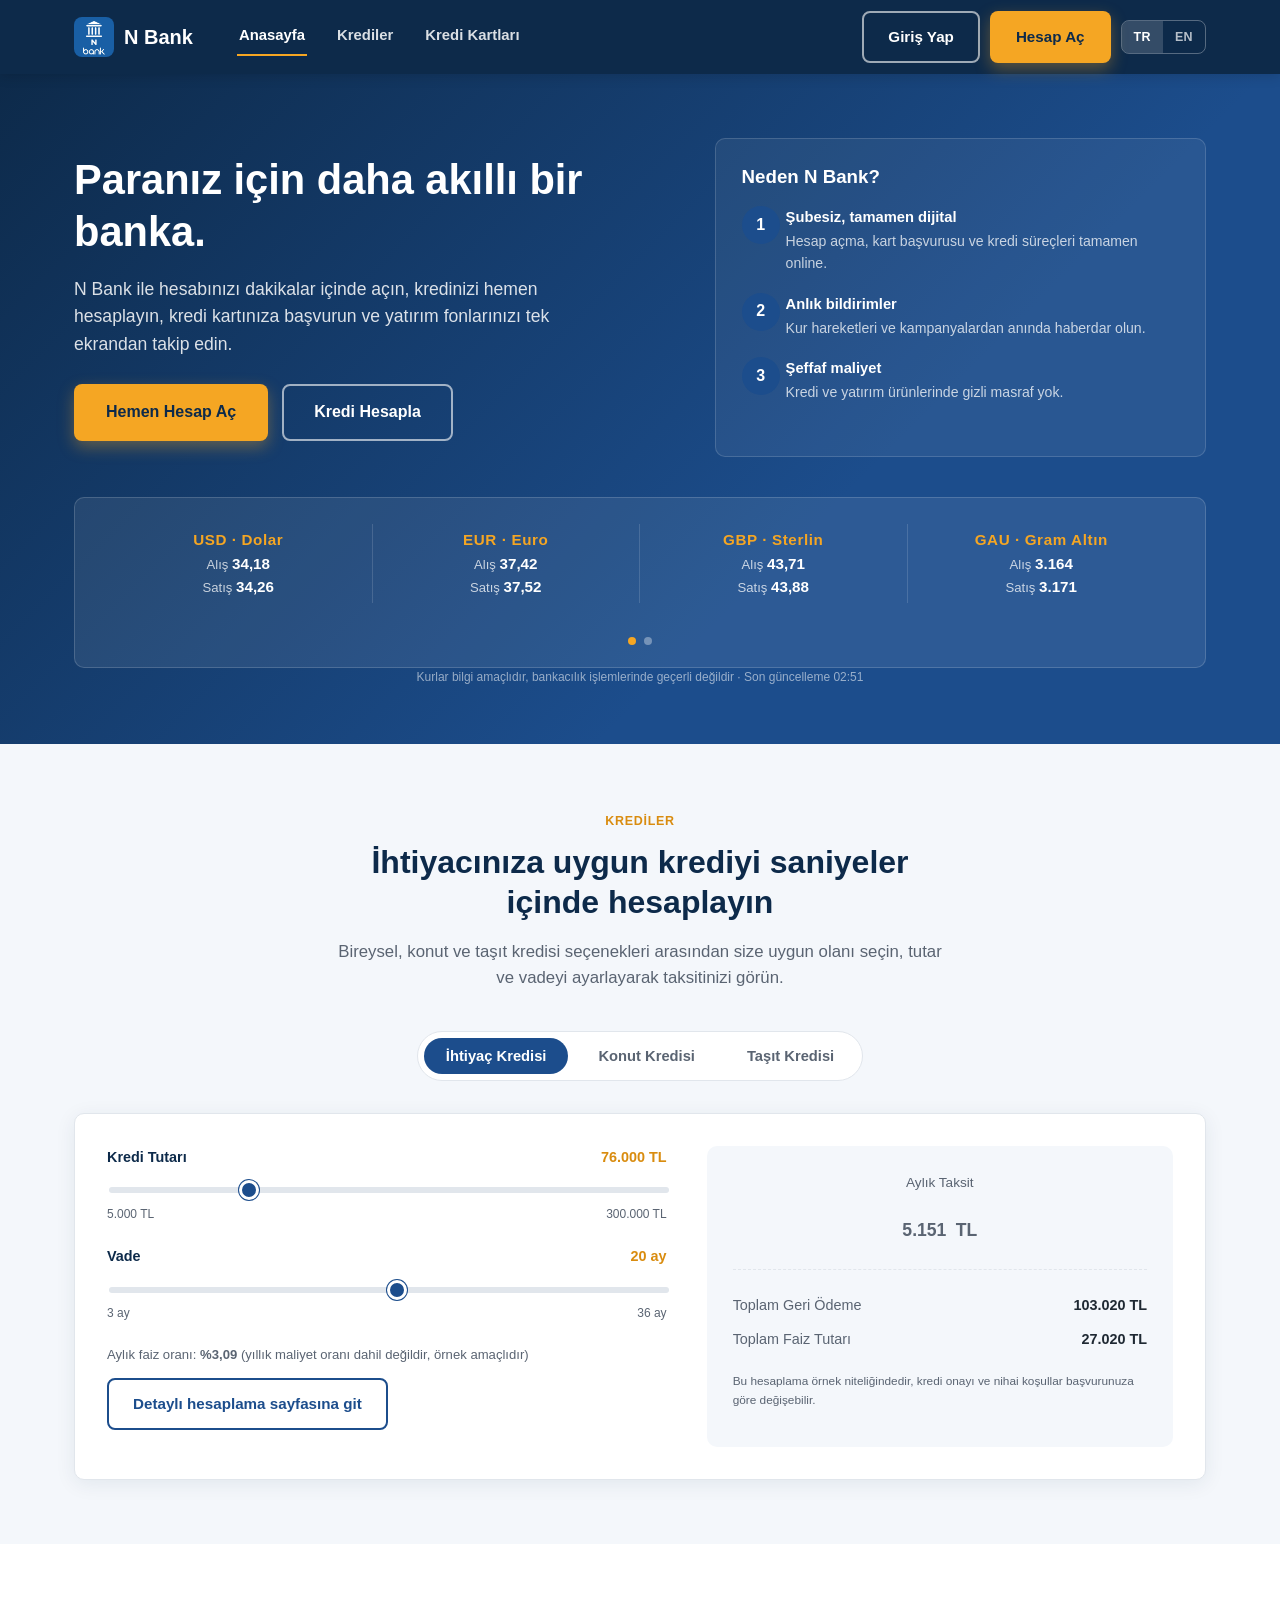
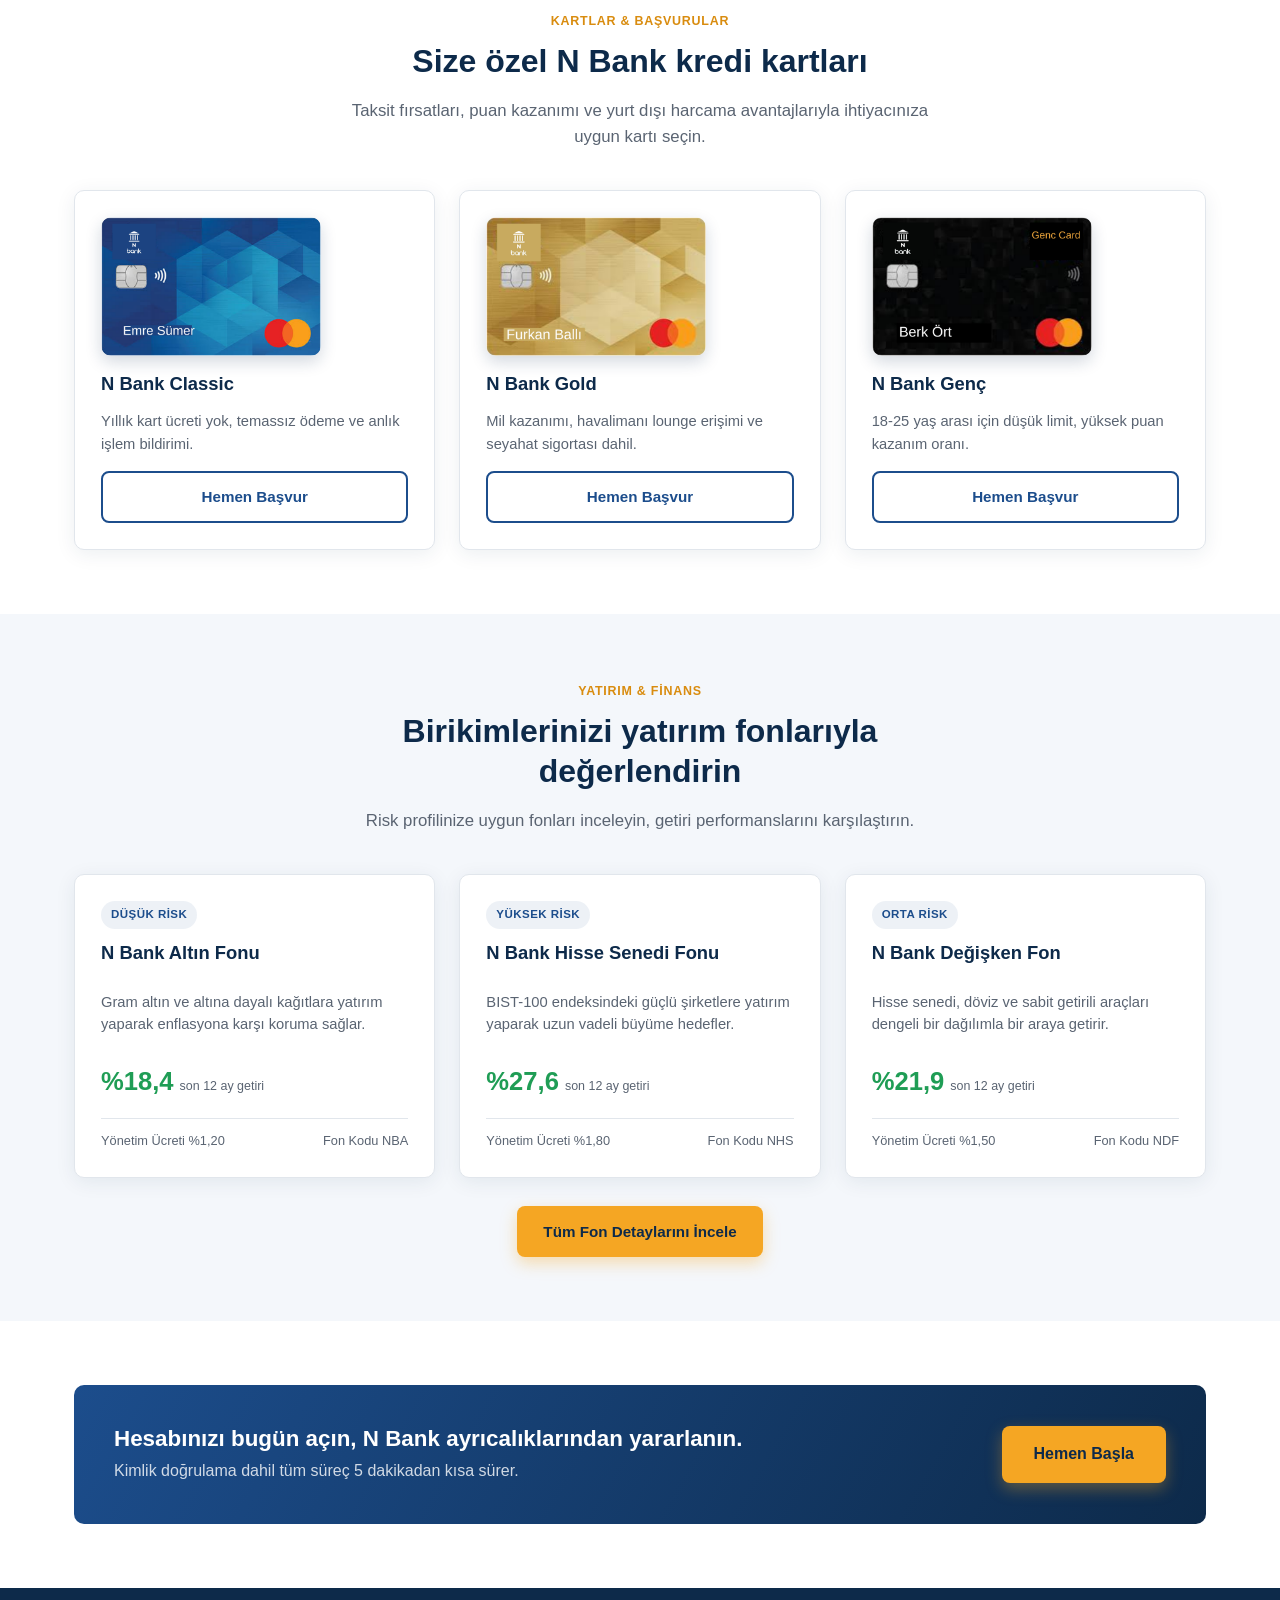
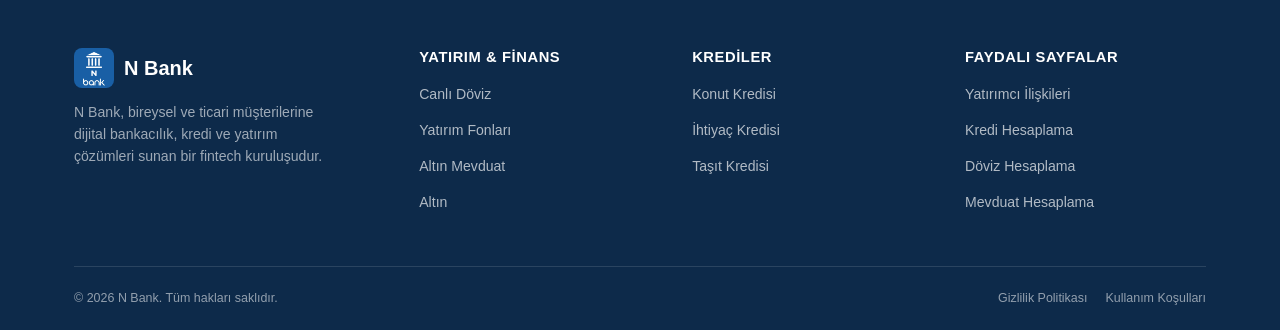
==== index.html @ eaa6372b "Initial commit: N Bank fintech demo website Static multi-page site (home, login, signup, loan calcul" ====
<!doctype html>
<html lang="tr">
<head>
<meta charset="UTF-8">
<script>var netmera = netmera || []</script>
<script src="https://cdn.netmera-web.com/wsdkjs/NMS.Arf0hz_GTVg2I__ePbj94Er4bk5zy2dkr9dDCc062OvJK9cNdZxlSFlTQwM7rTzOtWLWXREY1toMHK8B" async></script>
<meta name="viewport" content="width=device-width, initial-scale=1">
<title data-i18n="meta.home.title">N Bank | Dijital Bankacılık</title>
<meta name="description" data-i18n-content="meta.home.desc" content="N Bank ile canlı döviz kurları, kredi hesaplama, kredi kartı başvurusu ve yatırım fonlarını tek yerden yönetin.">
<link rel="icon" href="assets/img/logo.png">
<link rel="stylesheet" href="assets/css/style.css">
</head>
<body>

<header class="site-header">
  <div class="container">
    <a href="index.html" class="brand"><img src="assets/img/logo.png" alt="N Bank logo">N Bank</a>
    <nav class="main-nav">
      <a href="index.html" class="active" data-i18n="nav.home">Anasayfa</a>
      <a href="kredi-hesaplama.html" data-i18n="nav.loans">Krediler</a>
      <a href="kredi-karti-basvuru.html" data-i18n="nav.cards">Kredi Kartları</a>
    </nav>
    <div class="header-actions">
      <a href="login.html" class="btn btn-outline"><span class="long" data-i18n="header.loginLong">Giriş Yap</span><span class="short" data-i18n="header.loginShort">Giriş</span></a>
      <a href="signup.html" class="btn btn-primary"><span data-i18n="header.signup">Hesap Aç</span></a>
      <div class="lang-switch" data-lang-switch>
        <button type="button" class="active" data-lang="tr">TR</button>
        <button type="button" data-lang="en">EN</button>
      </div>
      <button class="nav-toggle" aria-label="Menüyü aç" data-i18n-aria-label="nav.toggleAria" aria-expanded="false">&#9776;</button>
    </div>
  </div>
</header>

<section class="hero">
  <div class="container hero-grid">
    <div>
      <h1 data-i18n="hero.title">Paranız için daha akıllı bir banka.</h1>
      <p class="lead" data-i18n="hero.lead">N Bank ile hesabınızı dakikalar içinde açın, kredinizi hemen hesaplayın, kredi kartınıza başvurun ve yatırım fonlarınızı tek ekrandan takip edin.</p>
      <div class="hero-actions">
        <a href="signup.html" class="btn btn-primary btn-lg" data-i18n="hero.ctaSignup">Hemen Hesap Aç</a>
        <a href="kredi-hesaplama.html" class="btn btn-outline btn-lg" data-i18n="hero.ctaCalc">Kredi Hesapla</a>
      </div>
    </div>
    <div class="hero-art">
      <h3 style="margin-top:0;" data-i18n="hero.whyTitle">Neden N Bank?</h3>
      <div class="steps" style="margin-top:18px;">
        <div class="step" style="padding-left:44px; margin-bottom:18px;">
          <p style="font-weight:600; color:#fff; margin-bottom:2px;" data-i18n="hero.why1.title">Şubesiz, tamamen dijital</p>
          <p style="color:rgba(255,255,255,.75); font-size:.88rem;" data-i18n="hero.why1.desc">Hesap açma, kart başvurusu ve kredi süreçleri tamamen online.</p>
        </div>
        <div class="step" style="padding-left:44px; margin-bottom:18px;">
          <p style="font-weight:600; color:#fff; margin-bottom:2px;" data-i18n="hero.why2.title">Anlık bildirimler</p>
          <p style="color:rgba(255,255,255,.75); font-size:.88rem;" data-i18n="hero.why2.desc">Kur hareketleri ve kampanyalardan anında haberdar olun.</p>
        </div>
        <div class="step" style="padding-left:44px;">
          <p style="font-weight:600; color:#fff; margin-bottom:2px;" data-i18n="hero.why3.title">Şeffaf maliyet</p>
          <p style="color:rgba(255,255,255,.75); font-size:.88rem;" data-i18n="hero.why3.desc">Kredi ve yatırım ürünlerinde gizli masraf yok.</p>
        </div>
      </div>
    </div>
  </div>

  <div class="container">
    <div class="rate-slider">
      <div class="rate-slider-track"></div>
      <div class="rate-dots"></div>
    </div>
    <div class="rate-updated"></div>
  </div>
</section>

<!-- Kredi hesaplama ---------------------------------------------------- -->
<section class="section" id="kredi-hesaplama">
  <div class="container">
    <div class="section-head">
      <span class="eyebrow" data-i18n="home.loans.eyebrow">Krediler</span>
      <h2 data-i18n="home.loans.title">İhtiyacınıza uygun krediyi saniyeler içinde hesaplayın</h2>
      <p data-i18n="home.loans.desc">Bireysel, konut ve taşıt kredisi seçenekleri arasından size uygun olanı seçin, tutar ve vadeyi ayarlayarak taksitinizi görün.</p>
    </div>

    <div class="tabs" data-tabs="kredi">
      <button type="button" class="tab-btn" data-tab="bireysel" data-loan-type="bireysel" data-i18n="calc.tabPersonal">İhtiyaç Kredisi</button>
      <button type="button" class="tab-btn" data-tab="konut" data-loan-type="konut" data-i18n="calc.tabMortgage">Konut Kredisi</button>
      <button type="button" class="tab-btn" data-tab="tasit" data-loan-type="tasit" data-i18n="calc.tabVehicle">Taşıt Kredisi</button>
    </div>

    <div class="calc-panel" data-calculator>
      <div>
        <div class="field">
          <label><span data-i18n="calc.amountLabel">Kredi Tutarı</span> <span class="field-value" data-amount-label></span></label>
          <input type="range" data-amount>
          <div class="field-hint"><span data-amount-min></span><span data-amount-max></span></div>
        </div>
        <div class="field">
          <label><span data-i18n="calc.termLabelWord">Vade</span> <span class="field-value" data-term-label></span></label>
          <input type="range" data-term>
          <div class="field-hint"><span data-term-min></span><span data-term-max></span></div>
        </div>
        <p style="font-size:.82rem; color:var(--nb-text-muted);"><span data-i18n="calc.rateNotePrefix">Aylık faiz oranı:</span> <b data-rate-label></b> <span data-i18n="calc.rateNoteSuffix">(yıllık maliyet oranı dahil değildir, örnek amaçlıdır)</span></p>
        <a href="kredi-hesaplama.html" class="btn btn-ghost" data-i18n="calc.detailLink">Detaylı hesaplama sayfasına git</a>
      </div>
      <div class="calc-result">
        <div class="result-main">
          <div style="font-size:.85rem; color:var(--nb-text-muted); margin-bottom:6px;" data-i18n="calc.result.installment">Aylık Taksit</div>
          <div class="amount"><span data-installment>0</span> <span>TL</span></div>
        </div>
        <div class="result-row"><span data-i18n="calc.result.total">Toplam Geri Ödeme</span><b data-total>0 TL</b></div>
        <div class="result-row"><span data-i18n="calc.result.interest">Toplam Faiz Tutarı</span><b data-interest>0 TL</b></div>
        <p class="calc-disclaimer" data-i18n="calc.disclaimerShort">Bu hesaplama örnek niteliğindedir, kredi onayı ve nihai koşullar başvurunuza göre değişebilir.</p>
      </div>
    </div>
  </div>
</section>

<!-- Kredi kartı başvurusu ------------------------------------------------ -->
<section class="section section--muted" id="kredi-karti">
  <div class="container">
    <div class="section-head">
      <span class="eyebrow" data-i18n="home.cards.eyebrow">Kartlar &amp; Başvurular</span>
      <h2 data-i18n="home.cards.title">Size özel N Bank kredi kartları</h2>
      <p data-i18n="home.cards.desc">Taksit fırsatları, puan kazanımı ve yurt dışı harcama avantajlarıyla ihtiyacınıza uygun kartı seçin.</p>
    </div>
    <div class="grid grid-3">
      <div class="card">
        <div class="card-icon"><img src="assets/img/card-classic.png" alt="N Bank Classic"></div>
        <h3>N Bank Classic</h3>
        <p data-i18n="card.classic.desc">Yıllık kart ücreti yok, temassız ödeme ve anlık işlem bildirimi.</p>
        <a href="kredi-karti-basvuru.html?kart=classic" class="btn btn-ghost btn-block" data-i18n="card.cta">Hemen Başvur</a>
      </div>
      <div class="card">
        <div class="card-icon"><img src="assets/img/card-gold.png" alt="N Bank Gold"></div>
        <h3>N Bank Gold</h3>
        <p data-i18n="card.gold.desc">Mil kazanımı, havalimanı lounge erişimi ve seyahat sigortası dahil.</p>
        <a href="kredi-karti-basvuru.html?kart=gold" class="btn btn-ghost btn-block" data-i18n="card.cta">Hemen Başvur</a>
      </div>
      <div class="card">
        <div class="card-icon"><img src="assets/img/card-genc.png" alt="N Bank Genç"></div>
        <h3 data-i18n="card.genc.title">N Bank Genç</h3>
        <p data-i18n="card.genc.desc">18-25 yaş arası için düşük limit, yüksek puan kazanım oranı.</p>
        <a href="kredi-karti-basvuru.html?kart=genc" class="btn btn-ghost btn-block" data-i18n="card.cta">Hemen Başvur</a>
      </div>
    </div>
  </div>
</section>

<!-- Yatırım fonları -------------------------------------------------------- -->
<section class="section" id="yatirim-fonlari">
  <div class="container">
    <div class="section-head">
      <span class="eyebrow" data-i18n="home.funds.eyebrow">Yatırım &amp; Finans</span>
      <h2 data-i18n="home.funds.title">Birikimlerinizi yatırım fonlarıyla değerlendirin</h2>
      <p data-i18n="home.funds.desc">Risk profilinize uygun fonları inceleyin, getiri performanslarını karşılaştırın.</p>
    </div>
    <div class="grid grid-3">
      <div class="card fund-card">
        <span class="fund-badge" data-i18n="fund.risk.low">Düşük Risk</span>
        <h3 data-i18n="fund.gold.title">N Bank Altın Fonu</h3>
        <p data-i18n="fund.gold.desc.short">Gram altın ve altına dayalı kağıtlara yatırım yaparak enflasyona karşı koruma sağlar.</p>
        <div class="fund-return"><span class="value" data-i18n="fund.gold.returnValue">%18,4</span><span class="period" data-i18n="fund.returnPeriod">son 12 ay getiri</span></div>
        <div class="fund-meta"><span data-i18n="fund.gold.fee">Yönetim Ücreti %1,20</span><span data-i18n="fund.gold.code">Fon Kodu NBA</span></div>
      </div>
      <div class="card fund-card">
        <span class="fund-badge" data-i18n="fund.risk.high">Yüksek Risk</span>
        <h3 data-i18n="fund.stock.title">N Bank Hisse Senedi Fonu</h3>
        <p data-i18n="fund.stock.desc.short">BIST-100 endeksindeki güçlü şirketlere yatırım yaparak uzun vadeli büyüme hedefler.</p>
        <div class="fund-return"><span class="value" data-i18n="fund.stock.returnValue">%27,6</span><span class="period" data-i18n="fund.returnPeriod">son 12 ay getiri</span></div>
        <div class="fund-meta"><span data-i18n="fund.stock.fee">Yönetim Ücreti %1,80</span><span data-i18n="fund.stock.code">Fon Kodu NHS</span></div>
      </div>
      <div class="card fund-card">
        <span class="fund-badge" data-i18n="fund.risk.medium">Orta Risk</span>
        <h3 data-i18n="fund.mixed.title">N Bank Değişken Fon</h3>
        <p data-i18n="fund.mixed.desc.short">Hisse senedi, döviz ve sabit getirili araçları dengeli bir dağılımla bir araya getirir.</p>
        <div class="fund-return"><span class="value" data-i18n="fund.mixed.returnValue">%21,9</span><span class="period" data-i18n="fund.returnPeriod">son 12 ay getiri</span></div>
        <div class="fund-meta"><span data-i18n="fund.mixed.fee">Yönetim Ücreti %1,50</span><span data-i18n="fund.mixed.code">Fon Kodu NDF</span></div>
      </div>
    </div>
    <div class="text-center" style="margin-top:28px;">
      <a href="yatirim-fonlari.html" class="btn btn-primary" data-i18n="fund.viewAllCta">Tüm Fon Detaylarını İncele</a>
    </div>
  </div>
</section>

<!-- CTA banner ------------------------------------------------------------- -->
<section class="section section--muted" id="faydali-sayfalar">
  <div class="container">
    <div class="cta-banner">
      <div>
        <h3 data-i18n="cta.title">Hesabınızı bugün açın, N Bank ayrıcalıklarından yararlanın.</h3>
        <p data-i18n="cta.desc">Kimlik doğrulama dahil tüm süreç 5 dakikadan kısa sürer.</p>
      </div>
      <a href="signup.html" class="btn btn-primary btn-lg" data-i18n="cta.button">Hemen Başla</a>
    </div>
  </div>
</section>

<footer class="site-footer">
  <div class="container">
    <div class="footer-top">
      <div class="footer-brand">
        <a href="index.html" class="brand"><img src="assets/img/logo.png" alt="N Bank logo">N Bank</a>
        <p data-i18n="footer.brandDesc">N Bank, bireysel ve ticari müşterilerine dijital bankacılık, kredi ve yatırım çözümleri sunan bir fintech kuruluşudur.</p>
      </div>
      <div class="footer-col">
        <h4 data-i18n="footer.col.invest">Yatırım &amp; Finans</h4>
        <ul>
          <li><a href="index.html#kredi-hesaplama" data-i18n="footer.link.liveRates">Canlı Döviz</a></li>
          <li><a href="yatirim-fonlari.html" data-i18n="footer.link.funds">Yatırım Fonları</a></li>
          <li><a href="yatirim-fonlari.html#altin" data-i18n="footer.link.goldDeposit">Altın Mevduat</a></li>
          <li><a href="yatirim-fonlari.html#altin" data-i18n="footer.link.gold">Altın</a></li>
        </ul>
      </div>
      <div class="footer-col">
        <h4 data-i18n="footer.col.loans">Krediler</h4>
        <ul>
          <li><a href="kredi-hesaplama.html?tip=konut" data-i18n="footer.link.mortgage">Konut Kredisi</a></li>
          <li><a href="kredi-hesaplama.html?tip=bireysel" data-i18n="footer.link.personal">İhtiyaç Kredisi</a></li>
          <li><a href="kredi-hesaplama.html?tip=tasit" data-i18n="footer.link.vehicle">Taşıt Kredisi</a></li>
        </ul>
      </div>
      <div class="footer-col">
        <h4 data-i18n="footer.col.useful">Faydalı Sayfalar</h4>
        <ul>
          <li><a href="#" data-i18n="footer.link.investorRelations">Yatırımcı İlişkileri</a></li>
          <li><a href="kredi-hesaplama.html" data-i18n="footer.link.loanCalc">Kredi Hesaplama</a></li>
          <li><a href="index.html#kredi-hesaplama" data-i18n="footer.link.fxCalc">Döviz Hesaplama</a></li>
          <li><a href="yatirim-fonlari.html" data-i18n="footer.link.depositCalc">Mevduat Hesaplama</a></li>
        </ul>
      </div>
    </div>
    <div class="footer-bottom">
      <span>&copy; <span data-year></span> <span data-i18n="footer.copyright">N Bank. Tüm hakları saklıdır.</span></span>
      <div class="footer-bottom-links">
        <a href="#" data-i18n="footer.privacy">Gizlilik Politikası</a>
        <a href="#" data-i18n="footer.terms">Kullanım Koşulları</a>
      </div>
    </div>
  </div>
</footer>

<script src="assets/js/i18n.js"></script>
<script src="assets/js/main.js"></script>
</body>
</html>
---- assets/css/style.css ----
/* ==========================================================================
   N Bank – shared stylesheet
   ========================================================================== */

:root {
  --nb-primary: #1c4d8c;
  --nb-primary-dark: #123763;
  --nb-primary-darker: #0d2a4a;
  --nb-accent: #f5a623;
  --nb-accent-dark: #d98c0f;
  --nb-success: #1f9d55;
  --nb-danger: #d64545;
  --nb-bg: #f4f7fb;
  --nb-white: #ffffff;
  --nb-text: #1f2933;
  --nb-text-muted: #5a6472;
  --nb-border: #e1e6ec;
  --nb-radius: 10px;
  --nb-shadow: 0 4px 20px rgba(19, 45, 82, 0.08);
  --nb-shadow-strong: 0 10px 30px rgba(19, 45, 82, 0.16);
  --nb-max-width: 1180px;
  font-size: 16px;
}

* { box-sizing: border-box; }

html { scroll-behavior: auto; }

body {
  margin: 0;
  font-family: "Segoe UI", Roboto, Helvetica, Arial, sans-serif;
  color: var(--nb-text);
  background: var(--nb-bg);
  line-height: 1.55;
}

img { max-width: 100%; display: block; }

a { color: inherit; text-decoration: none; }

ul { list-style: none; margin: 0; padding: 0; }

.container {
  max-width: var(--nb-max-width);
  margin: 0 auto;
  padding: 0 24px;
}

h1, h2, h3, h4 { margin: 0 0 12px; line-height: 1.25; }

.section { padding: 64px 0; }
.section--muted { background: var(--nb-white); }

.section-head {
  text-align: center;
  max-width: 620px;
  margin: 0 auto 40px;
}
.section-head h2 { font-size: 2rem; color: var(--nb-primary-darker); }
.section-head p { color: var(--nb-text-muted); font-size: 1.05rem; }
.eyebrow {
  display: inline-block;
  color: var(--nb-accent-dark);
  font-weight: 700;
  letter-spacing: .06em;
  text-transform: uppercase;
  font-size: .78rem;
  margin-bottom: 10px;
}

/* Buttons ---------------------------------------------------------------- */
.btn {
  display: inline-flex;
  align-items: center;
  justify-content: center;
  gap: 8px;
  padding: 12px 24px;
  border-radius: 8px;
  font-weight: 600;
  font-size: .95rem;
  border: 2px solid transparent;
  cursor: pointer;
  transition: transform .15s ease, background .2s ease, border-color .2s ease, color .2s ease, box-shadow .2s ease;
  white-space: nowrap;
}
.btn:hover { transform: translateY(-1px); }
.btn-primary { background: var(--nb-accent); color: var(--nb-primary-darker); box-shadow: 0 6px 16px rgba(245, 166, 35, .35); }
.btn-primary:hover { background: var(--nb-accent-dark); }
.btn-outline { background: transparent; border-color: rgba(255,255,255,.6); color: inherit; }
.btn-outline:hover { background: rgba(255,255,255,.12); }
.btn-ghost { background: transparent; color: var(--nb-primary); border-color: var(--nb-primary); }
.btn-ghost:hover { background: var(--nb-primary); color: var(--nb-white); }
.btn-block { width: 100%; }
.btn-lg { padding: 14px 30px; font-size: 1rem; }
.btn:disabled { opacity: .55; cursor: not-allowed; transform: none; }

/* Header ------------------------------------------------------------------ */
.site-header {
  position: sticky;
  top: 0;
  z-index: 100;
  background: var(--nb-primary-darker);
  color: var(--nb-white);
  box-shadow: 0 2px 12px rgba(0,0,0,.15);
}
.site-header .container {
  display: flex;
  align-items: center;
  height: 74px;
}
.brand { display: flex; align-items: center; gap: 10px; font-weight: 800; font-size: 1.25rem; white-space: nowrap; flex-shrink: 0; }
.brand img { width: 40px; height: 40px; border-radius: 8px; flex-shrink: 0; }
.main-nav { display: flex; align-items: center; gap: 28px; margin-left: 44px; }
.main-nav a {
  font-size: .93rem;
  font-weight: 600;
  color: rgba(255,255,255,.85);
  padding: 6px 2px;
  border-bottom: 2px solid transparent;
  transition: color .2s ease, border-color .2s ease;
  white-space: nowrap;
}
.main-nav a:hover, .main-nav a.active { color: var(--nb-white); border-color: var(--nb-accent); }
.header-actions { display: flex; align-items: center; gap: 10px; flex-shrink: 0; margin-left: auto; }
.header-actions .btn { white-space: nowrap; }
.header-actions .short { display: none; }
.nav-toggle {
  display: none;
  background: none;
  border: none;
  color: var(--nb-white);
  font-size: 1.6rem;
  cursor: pointer;
  flex-shrink: 0;
  line-height: 1;
}

.lang-switch {
  display: flex;
  align-items: center;
  border: 1px solid rgba(255,255,255,.3);
  border-radius: 8px;
  overflow: hidden;
  flex-shrink: 0;
}
.lang-switch button {
  background: transparent;
  border: none;
  color: rgba(255,255,255,.7);
  font-weight: 700;
  font-size: .78rem;
  letter-spacing: .03em;
  padding: 9px 12px;
  cursor: pointer;
  transition: background .2s ease, color .2s ease;
}
.lang-switch button.active { background: rgba(255,255,255,.16); color: var(--nb-white); }
.lang-switch button:not(.active):hover { color: var(--nb-white); }

@media (max-width: 480px) {
  .lang-switch button { padding: 8px 10px; font-size: .74rem; }
}

@media (max-width: 900px) {
  .main-nav {
    position: absolute;
    top: 74px;
    left: 0;
    right: 0;
    margin-left: 0;
    background: var(--nb-primary-darker);
    flex-direction: column;
    align-items: flex-start;
    gap: 0;
    padding: 8px 24px 20px;
    display: none;
  }
  .main-nav.open { display: flex; }
  .main-nav a { width: 100%; padding: 12px 0; border-bottom: 1px solid rgba(255,255,255,.08); }
  .nav-toggle { display: block; }
  .header-actions { gap: 8px; }
  .header-actions .btn { padding: 10px 16px; font-size: .88rem; }
  .header-actions .long { display: none; }
  .header-actions .short { display: inline; }
}

@media (max-width: 480px) {
  .site-header .container { padding: 0 12px; }
  .brand { font-size: 1.05rem; gap: 8px; }
  .brand img { width: 32px; height: 32px; }
  .header-actions { gap: 6px; }
  .header-actions .btn-outline { display: none; }
  .header-actions .btn { padding: 8px 10px; font-size: .82rem; }
  .lang-switch button { padding: 7px 8px; }
  .nav-toggle { font-size: 1.4rem; }
}

@media (max-width: 340px) {
  .brand { font-size: .95rem; gap: 6px; }
  .brand img { width: 28px; height: 28px; }
  .header-actions .btn { padding: 7px 8px; font-size: .78rem; }
}

/* Hero --------------------------------------------------------------------*/
.hero {
  background: linear-gradient(135deg, var(--nb-primary-darker), var(--nb-primary) 65%);
  color: var(--nb-white);
  padding: 64px 0 48px;
  overflow: hidden;
}
.hero .hero-grid { display: grid; grid-template-columns: 1.1fr .9fr; gap: 40px; align-items: center; }
.hero h1 { font-size: 2.6rem; }
.hero p.lead { color: rgba(255,255,255,.85); font-size: 1.1rem; max-width: 480px; }
.hero-actions { display: flex; gap: 14px; margin-top: 26px; flex-wrap: wrap; }
.hero-art {
  background: rgba(255,255,255,.06);
  border: 1px solid rgba(255,255,255,.15);
  border-radius: var(--nb-radius);
  padding: 26px;
}

@media (max-width: 900px) {
  .hero .hero-grid { grid-template-columns: 1fr; }
  .hero h1 { font-size: 2rem; }
}

/* Exchange rate slider ------------------------------------------------------*/
.rate-slider {
  margin-top: 40px;
  background: rgba(255,255,255,.08);
  border: 1px solid rgba(255,255,255,.16);
  border-radius: var(--nb-radius);
  padding: 4px;
  overflow: hidden;
}
.rate-slider-track {
  display: flex;
  transition: transform .5s ease;
}
.rate-card {
  flex: 0 0 100%;
  display: grid;
  grid-template-columns: repeat(4, 1fr);
  gap: 0;
  padding: 22px 26px;
}
.rate-item { text-align: center; border-right: 1px solid rgba(255,255,255,.14); padding: 4px 8px; }
.rate-item:last-child { border-right: none; }
.rate-item .rate-code { font-weight: 700; font-size: .95rem; letter-spacing: .04em; color: var(--nb-accent); }
.rate-item .rate-buy, .rate-item .rate-sell { font-size: .82rem; color: rgba(255,255,255,.75); }
.rate-item .rate-buy b, .rate-item .rate-sell b { color: var(--nb-white); font-size: .95rem; }
.rate-dots { display: flex; justify-content: center; gap: 8px; padding: 12px 0 18px; }
.rate-dots button {
  width: 8px; height: 8px; border-radius: 50%;
  background: rgba(255,255,255,.35);
  border: none; cursor: pointer; padding: 0;
}
.rate-dots button.active { background: var(--nb-accent); }
.rate-updated { text-align: center; font-size: .75rem; color: rgba(255,255,255,.55); padding-bottom: 10px; }

@media (max-width: 640px) {
  .rate-card { grid-template-columns: repeat(2, 1fr); row-gap: 14px; }
  .rate-item { border-right: none; border-bottom: 1px solid rgba(255,255,255,.14); padding-bottom: 10px; }
}

/* Cards ---------------------------------------------------------------------*/
.grid { display: grid; gap: 24px; }
.grid-3 { grid-template-columns: repeat(3, 1fr); }
.grid-4 { grid-template-columns: repeat(4, 1fr); }
@media (max-width: 960px) { .grid-3, .grid-4 { grid-template-columns: repeat(2, 1fr); } }
@media (max-width: 620px) { .grid-3, .grid-4 { grid-template-columns: 1fr; } }

.card {
  background: var(--nb-white);
  border: 1px solid var(--nb-border);
  border-radius: var(--nb-radius);
  padding: 26px;
  box-shadow: var(--nb-shadow);
  transition: transform .2s ease, box-shadow .2s ease;
}
.card:hover { transform: translateY(-3px); box-shadow: var(--nb-shadow-strong); }
.card-icon {
  width: 100%;
  max-width: 220px;
  margin-bottom: 16px;
  border-radius: 10px;
  overflow: hidden;
  box-shadow: 0 6px 16px rgba(19, 45, 82, .18);
}
.card-icon img { width: 100%; height: auto; display: block; }
.card h3 { font-size: 1.15rem; color: var(--nb-primary-darker); }
.card p { color: var(--nb-text-muted); font-size: .92rem; margin-bottom: 16px; }

/* Tabs ------------------------------------------------------------------- */
.tabs { display: flex; gap: 8px; background: var(--nb-white); border: 1px solid var(--nb-border); border-radius: 999px; padding: 6px; max-width: max-content; margin: 0 auto 32px; }
.tab-btn {
  border: none; background: transparent; padding: 10px 22px; border-radius: 999px;
  font-weight: 600; font-size: .92rem; color: var(--nb-text-muted); cursor: pointer;
  transition: background .2s ease, color .2s ease;
}
.tab-btn.active { background: var(--nb-primary); color: var(--nb-white); }
.tab-panel { display: none; }
.tab-panel.active { display: block; }

@media (max-width: 640px) {
  .tabs { max-width: 100%; overflow-x: auto; }
}

/* Calculator --------------------------------------------------------------*/
.calc-panel {
  background: var(--nb-white);
  border: 1px solid var(--nb-border);
  border-radius: var(--nb-radius);
  box-shadow: var(--nb-shadow);
  padding: 32px;
  display: grid;
  grid-template-columns: 1.2fr 1fr;
  gap: 40px;
}
@media (max-width: 860px) { .calc-panel { grid-template-columns: 1fr; } }

.field { margin-bottom: 22px; }
.field label { display: flex; justify-content: space-between; font-weight: 600; font-size: .9rem; margin-bottom: 8px; color: var(--nb-primary-darker); }
.field label .field-value { color: var(--nb-accent-dark); font-weight: 700; }
input[type="range"] {
  width: 100%; height: 6px; border-radius: 999px; background: var(--nb-border);
  appearance: none; -webkit-appearance: none; outline: none;
}
input[type="range"]::-webkit-slider-thumb {
  -webkit-appearance: none; width: 20px; height: 20px; border-radius: 50%;
  background: var(--nb-primary); border: 3px solid var(--nb-white); box-shadow: 0 0 0 1px var(--nb-primary); cursor: pointer;
}
input[type="range"]::-moz-range-thumb {
  width: 20px; height: 20px; border-radius: 50%;
  background: var(--nb-primary); border: 3px solid var(--nb-white); box-shadow: 0 0 0 1px var(--nb-primary); cursor: pointer;
}
.field-hint { display: flex; justify-content: space-between; font-size: .75rem; color: var(--nb-text-muted); margin-top: 4px; }

.calc-result {
  background: var(--nb-bg);
  border-radius: var(--nb-radius);
  padding: 26px;
  display: flex;
  flex-direction: column;
  justify-content: center;
}
.calc-result .result-main { text-align: center; padding-bottom: 18px; border-bottom: 1px dashed var(--nb-border); margin-bottom: 18px; }
.calc-result .result-main .amount { font-size: 2.1rem; font-weight: 800; color: var(--nb-primary-darker); }
.calc-result .result-main .amount span { font-size: 1.1rem; font-weight: 600; color: var(--nb-text-muted); }
.result-row { display: flex; justify-content: space-between; font-size: .9rem; padding: 6px 0; color: var(--nb-text-muted); }
.result-row b { color: var(--nb-text); }
.calc-disclaimer { font-size: .74rem; color: var(--nb-text-muted); margin-top: 16px; }

/* Forms --------------------------------------------------------------------*/
.form-card {
  background: var(--nb-white);
  border: 1px solid var(--nb-border);
  border-radius: var(--nb-radius);
  box-shadow: var(--nb-shadow);
  padding: 36px;
  max-width: 480px;
  margin: 0 auto;
}
.form-card h2 { color: var(--nb-primary-darker); text-align: center; }
.form-card .form-sub { text-align: center; color: var(--nb-text-muted); margin-bottom: 26px; font-size: .92rem; }
.form-group { margin-bottom: 18px; }
.form-group label { display: block; font-weight: 600; font-size: .88rem; margin-bottom: 6px; color: var(--nb-primary-darker); }
.form-group input, .form-group select {
  width: 100%; padding: 12px 14px; border: 1px solid var(--nb-border); border-radius: 8px;
  font-size: .95rem; font-family: inherit; background: var(--nb-bg);
  transition: border-color .2s ease, box-shadow .2s ease;
}
.form-group input:focus, .form-group select:focus {
  outline: none; border-color: var(--nb-primary); box-shadow: 0 0 0 3px rgba(28,77,140,.12); background: var(--nb-white);
}
.form-row { display: grid; grid-template-columns: 1fr 1fr; gap: 14px; }
@media (max-width: 480px) { .form-row { grid-template-columns: 1fr; } }
.form-check { display: flex; align-items: flex-start; gap: 8px; font-size: .82rem; color: var(--nb-text-muted); margin-bottom: 20px; }
.form-check input { margin-top: 3px; }
.form-foot { text-align: center; font-size: .88rem; color: var(--nb-text-muted); margin-top: 18px; }
.form-foot a { color: var(--nb-primary); font-weight: 700; }
/* Toast notifications ------------------------------------------------------*/
.toast-container {
  position: fixed;
  top: 90px;
  right: 24px;
  z-index: 999;
  display: flex;
  flex-direction: column;
  gap: 10px;
  max-width: 360px;
  pointer-events: none;
}
.toast {
  display: flex;
  align-items: flex-start;
  gap: 10px;
  background: var(--nb-white);
  border-left: 4px solid var(--nb-success);
  border-radius: 8px;
  box-shadow: var(--nb-shadow-strong);
  padding: 14px 16px;
  font-size: .87rem;
  color: var(--nb-text);
  line-height: 1.45;
  opacity: 0;
  transform: translateX(24px);
  transition: opacity .25s ease, transform .25s ease;
  cursor: pointer;
  pointer-events: auto;
}
.toast.show { opacity: 1; transform: translateX(0); }
.toast.toast-error { border-left-color: var(--nb-danger); }
.toast .toast-icon { flex-shrink: 0; font-weight: 800; font-size: 1rem; color: var(--nb-success); }
.toast.toast-error .toast-icon { color: var(--nb-danger); }

@media (max-width: 480px) {
  .toast-container { left: 16px; right: 16px; top: 84px; max-width: none; }
}

/* Fund cards ---------------------------------------------------------------*/
.fund-card { display: flex; flex-direction: column; height: 100%; }
.fund-badge {
  display: inline-flex; align-items: center; gap: 6px;
  font-size: .72rem; font-weight: 700; text-transform: uppercase; letter-spacing: .04em;
  color: var(--nb-primary); background: rgba(28,77,140,.08); padding: 5px 10px; border-radius: 999px;
  margin-bottom: 12px; width: max-content;
}
.fund-return { display: flex; align-items: baseline; gap: 6px; margin: 10px 0 16px; }
.fund-return .value { font-size: 1.6rem; font-weight: 800; color: var(--nb-success); }
.fund-return .period { font-size: .78rem; color: var(--nb-text-muted); }
.fund-meta { display: flex; justify-content: space-between; font-size: .8rem; color: var(--nb-text-muted); border-top: 1px solid var(--nb-border); padding-top: 12px; margin-top: auto; }

/* Steps / how it works -------------------------------------------------------*/
.steps { counter-reset: step; }
.step { position: relative; padding-left: 54px; margin-bottom: 26px; }
.step::before {
  counter-increment: step; content: counter(step);
  position: absolute; left: 0; top: 0;
  width: 38px; height: 38px; border-radius: 50%;
  background: var(--nb-primary); color: var(--nb-white);
  display: flex; align-items: center; justify-content: center; font-weight: 700;
}
.step h4 { margin-bottom: 4px; color: var(--nb-primary-darker); }
.step p { margin: 0; color: var(--nb-text-muted); font-size: .92rem; }

/* Banner / CTA ---------------------------------------------------------------*/
.cta-banner {
  background: linear-gradient(120deg, var(--nb-primary), var(--nb-primary-darker));
  color: var(--nb-white);
  border-radius: var(--nb-radius);
  padding: 40px;
  display: flex;
  align-items: center;
  justify-content: space-between;
  gap: 24px;
  flex-wrap: wrap;
}
.cta-banner h3 { font-size: 1.4rem; margin-bottom: 6px; }
.cta-banner p { margin: 0; color: rgba(255,255,255,.8); }

/* Page hero (inner pages) ---------------------------------------------------*/
.page-hero {
  background: linear-gradient(135deg, var(--nb-primary-darker), var(--nb-primary));
  color: var(--nb-white);
  padding: 48px 0;
  text-align: center;
}
.page-hero h1 { font-size: 2rem; }
.page-hero p { color: rgba(255,255,255,.82); max-width: 560px; margin: 0 auto; }
.breadcrumb { font-size: .82rem; color: rgba(255,255,255,.65); margin-bottom: 10px; }
.breadcrumb a:hover { text-decoration: underline; }

/* Footer ---------------------------------------------------------------------*/
.site-footer { background: var(--nb-primary-darker); color: rgba(255,255,255,.85); padding: 60px 0 0; }
.footer-top {
  display: grid;
  grid-template-columns: 1.3fr repeat(3, 1fr);
  gap: 32px;
  padding-bottom: 40px;
  border-bottom: 1px solid rgba(255,255,255,.12);
}
.footer-brand .brand { color: var(--nb-white); margin-bottom: 14px; }
.footer-brand p { font-size: .88rem; color: rgba(255,255,255,.6); max-width: 260px; }
.footer-social { display: flex; gap: 10px; margin-top: 18px; }
.footer-social a {
  width: 36px; height: 36px; border-radius: 50%;
  background: rgba(255,255,255,.08); display: flex; align-items: center; justify-content: center;
  font-size: .9rem; transition: background .2s ease;
}
.footer-social a:hover { background: var(--nb-accent); color: var(--nb-primary-darker); }
.footer-col h4 { color: var(--nb-white); font-size: .92rem; text-transform: uppercase; letter-spacing: .04em; margin-bottom: 16px; }
.footer-col ul li { margin-bottom: 11px; }
.footer-col a { font-size: .88rem; color: rgba(255,255,255,.68); transition: color .2s ease; }
.footer-col a:hover { color: var(--nb-white); }
.footer-bottom {
  display: flex; justify-content: space-between; align-items: center; flex-wrap: wrap; gap: 10px;
  padding: 22px 0; font-size: .78rem; color: rgba(255,255,255,.55);
}
.footer-bottom-links { display: flex; gap: 18px; flex-wrap: wrap; }
.footer-bottom-links a:hover { color: var(--nb-white); }

@media (max-width: 960px) {
  .footer-top { grid-template-columns: repeat(2, 1fr); }
}
@media (max-width: 560px) {
  .footer-top { grid-template-columns: 1fr; }
  .cta-banner { flex-direction: column; text-align: center; }
}

/* Utility ---------------------------------------------------------------------*/
.text-center { text-align: center; }
.mt-0 { margin-top: 0; }
.badge {
  display: inline-block; font-size: .72rem; font-weight: 700; padding: 4px 10px; border-radius: 999px;
  background: rgba(28,77,140,.1); color: var(--nb-primary);
}
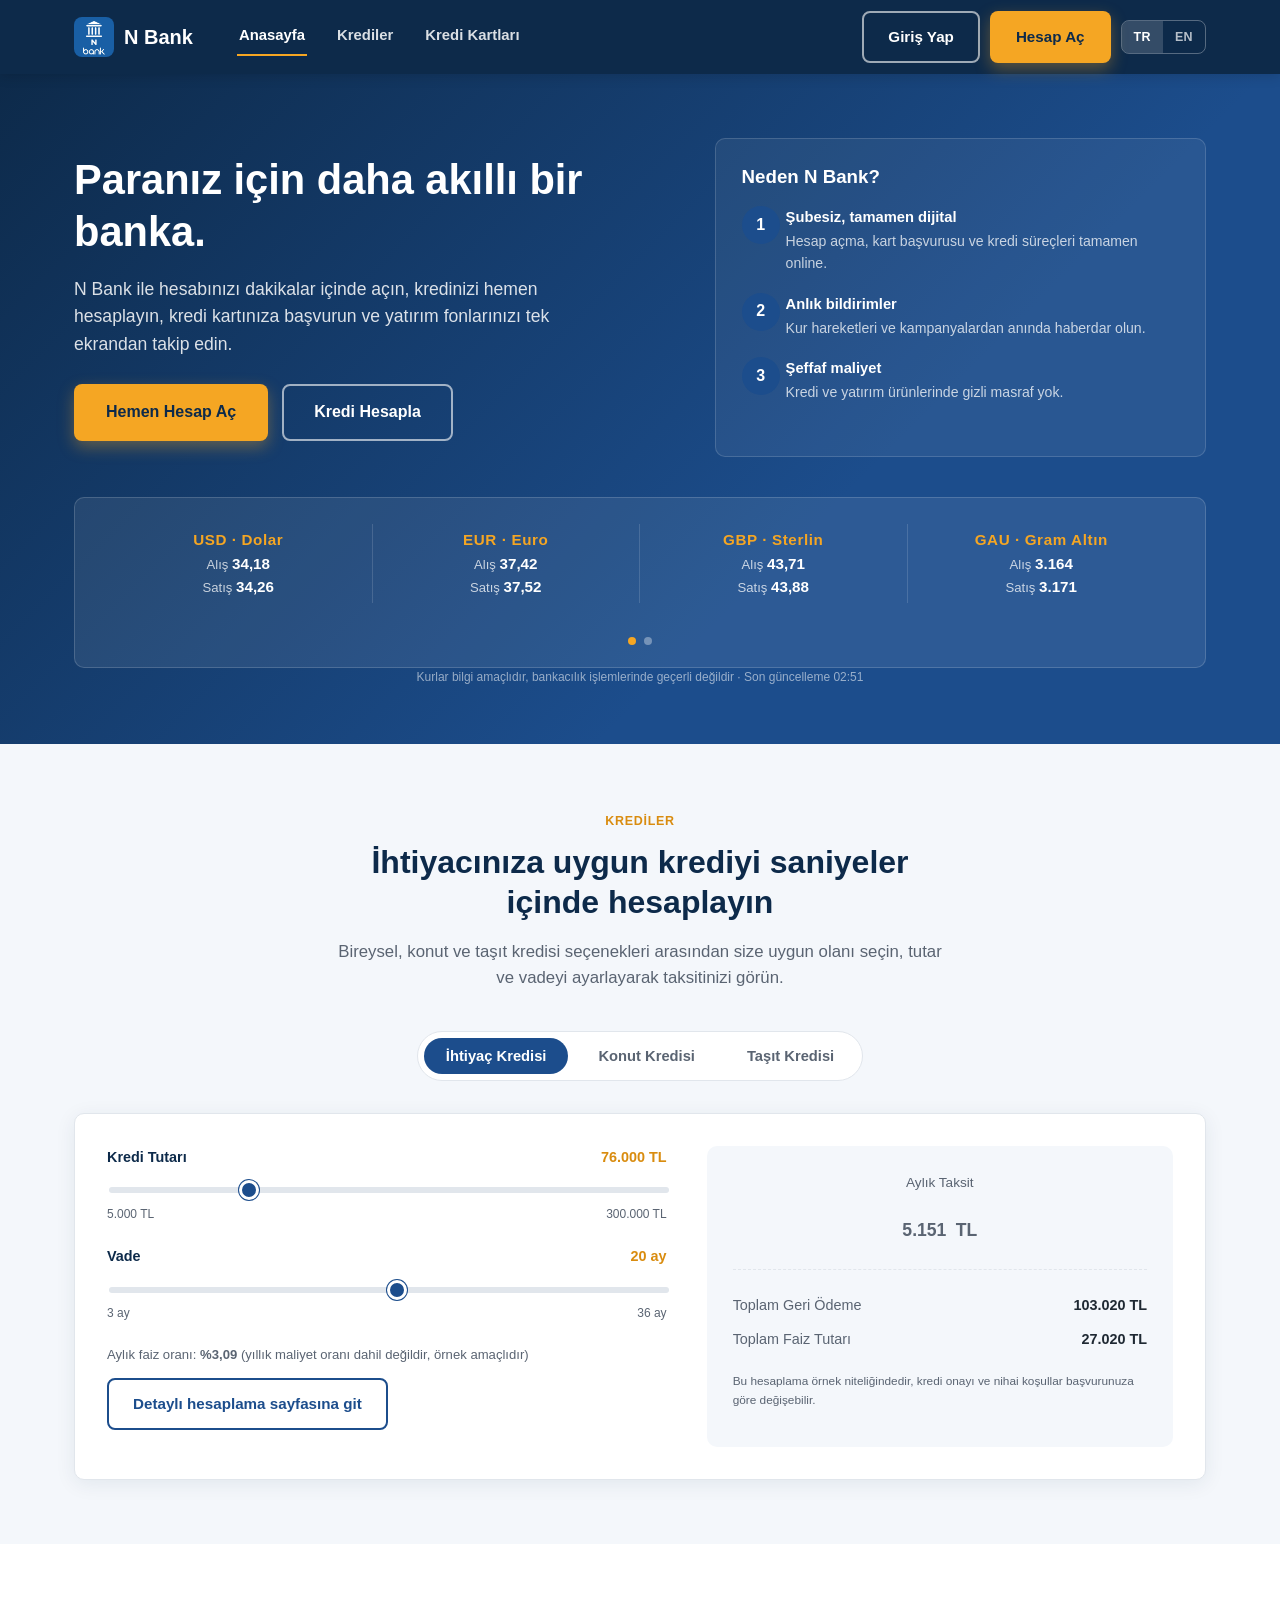
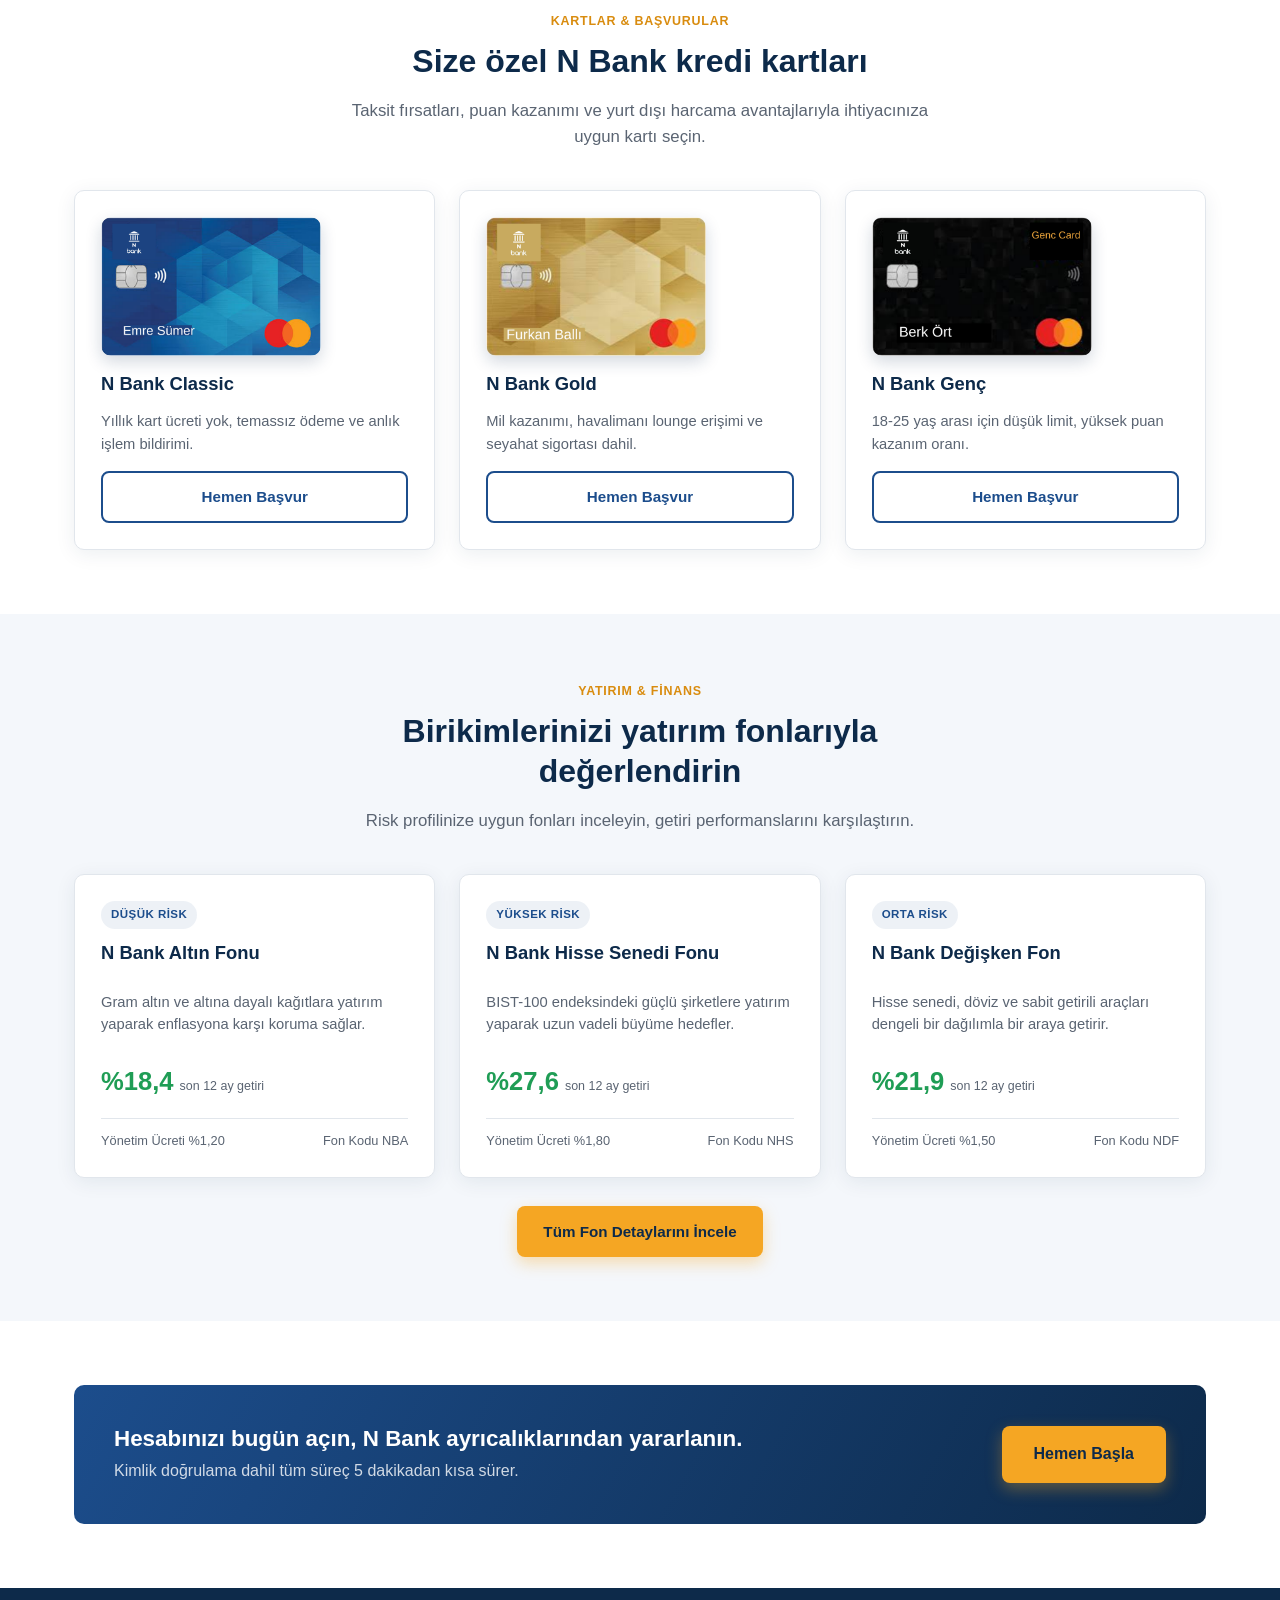
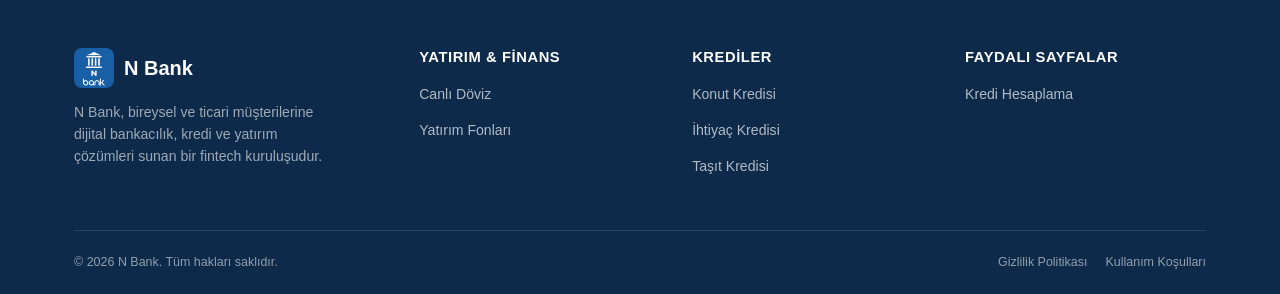
==== commit 092ee969: "Trim footer links (Altın Mevduat, Altın, Yatırımcı İlişkileri, Döviz/Mevduat Hesaplama) Removes five" ====
--- a/index.html
+++ b/index.html
@@ -2,6 +2,7 @@
 <html lang="tr">
 <head>
 <meta charset="UTF-8">
+<script>(function(){try{if(localStorage.getItem("nb-auth-extid")){document.documentElement.classList.add("nb-authed");}}catch(e){}})();</script>
 <script>var netmera = netmera || []</script>
 <script src="https://cdn.netmera-web.com/wsdkjs/NMS.Arf0hz_GTVg2I__ePbj94Er4bk5zy2dkr9dDCc062OvJK9cNdZxlSFlTQwM7rTzOtWLWXREY1toMHK8B" async></script>
 <meta name="viewport" content="width=device-width, initial-scale=1">
@@ -19,10 +20,12 @@
       <a href="index.html" class="active" data-i18n="nav.home">Anasayfa</a>
       <a href="kredi-hesaplama.html" data-i18n="nav.loans">Krediler</a>
       <a href="kredi-karti-basvuru.html" data-i18n="nav.cards">Kredi Kartları</a>
+      <a href="profile.html" data-profile-link data-i18n="nav.profile">Profilim</a>
     </nav>
     <div class="header-actions">
-      <a href="login.html" class="btn btn-outline"><span class="long" data-i18n="header.loginLong">Giriş Yap</span><span class="short" data-i18n="header.loginShort">Giriş</span></a>
-      <a href="signup.html" class="btn btn-primary"><span data-i18n="header.signup">Hesap Aç</span></a>
+      <a href="login.html" class="btn btn-outline" data-login-btn><span class="long" data-i18n="header.loginLong">Giriş Yap</span><span class="short" data-i18n="header.loginShort">Giriş</span></a>
+      <a href="signup.html" class="btn btn-primary" data-signup-btn><span data-i18n="header.signup">Hesap Aç</span></a>
+      <a href="#" class="btn btn-outline" data-logout-btn><span data-i18n="header.logout">Çıkış Yap</span></a>
       <div class="lang-switch" data-lang-switch>
         <button type="button" class="active" data-lang="tr">TR</button>
         <button type="button" data-lang="en">EN</button>
@@ -206,8 +209,6 @@
         <ul>
           <li><a href="index.html#kredi-hesaplama" data-i18n="footer.link.liveRates">Canlı Döviz</a></li>
           <li><a href="yatirim-fonlari.html" data-i18n="footer.link.funds">Yatırım Fonları</a></li>
-          <li><a href="yatirim-fonlari.html#altin" data-i18n="footer.link.goldDeposit">Altın Mevduat</a></li>
-          <li><a href="yatirim-fonlari.html#altin" data-i18n="footer.link.gold">Altın</a></li>
         </ul>
       </div>
       <div class="footer-col">
@@ -221,10 +222,7 @@
       <div class="footer-col">
         <h4 data-i18n="footer.col.useful">Faydalı Sayfalar</h4>
         <ul>
-          <li><a href="#" data-i18n="footer.link.investorRelations">Yatırımcı İlişkileri</a></li>
           <li><a href="kredi-hesaplama.html" data-i18n="footer.link.loanCalc">Kredi Hesaplama</a></li>
-          <li><a href="index.html#kredi-hesaplama" data-i18n="footer.link.fxCalc">Döviz Hesaplama</a></li>
-          <li><a href="yatirim-fonlari.html" data-i18n="footer.link.depositCalc">Mevduat Hesaplama</a></li>
         </ul>
       </div>
     </div>
@@ -240,5 +238,6 @@
 
 <script src="assets/js/i18n.js"></script>
 <script src="assets/js/main.js"></script>
+<script src="assets/js/netmera-events.js"></script>
 </body>
 </html>
--- a/assets/css/style.css
+++ b/assets/css/style.css
@@ -124,6 +124,16 @@
 .header-actions { display: flex; align-items: center; gap: 10px; flex-shrink: 0; margin-left: auto; }
 .header-actions .btn { white-space: nowrap; }
 .header-actions .short { display: none; }
+
+/* Auth state (guest vs signed-in) — driven purely by the "nb-authed" class on
+   <html>, set synchronously in <head> before first paint (see the inline
+   script at the top of every page) to avoid a flash of the wrong buttons. */
+[data-logout-btn],
+[data-profile-link] { display: none; }
+html.nb-authed [data-login-btn],
+html.nb-authed [data-signup-btn] { display: none; }
+html.nb-authed [data-logout-btn] { display: inline-flex; }
+html.nb-authed [data-profile-link] { display: inline; }
 .nav-toggle {
   display: none;
   background: none;
